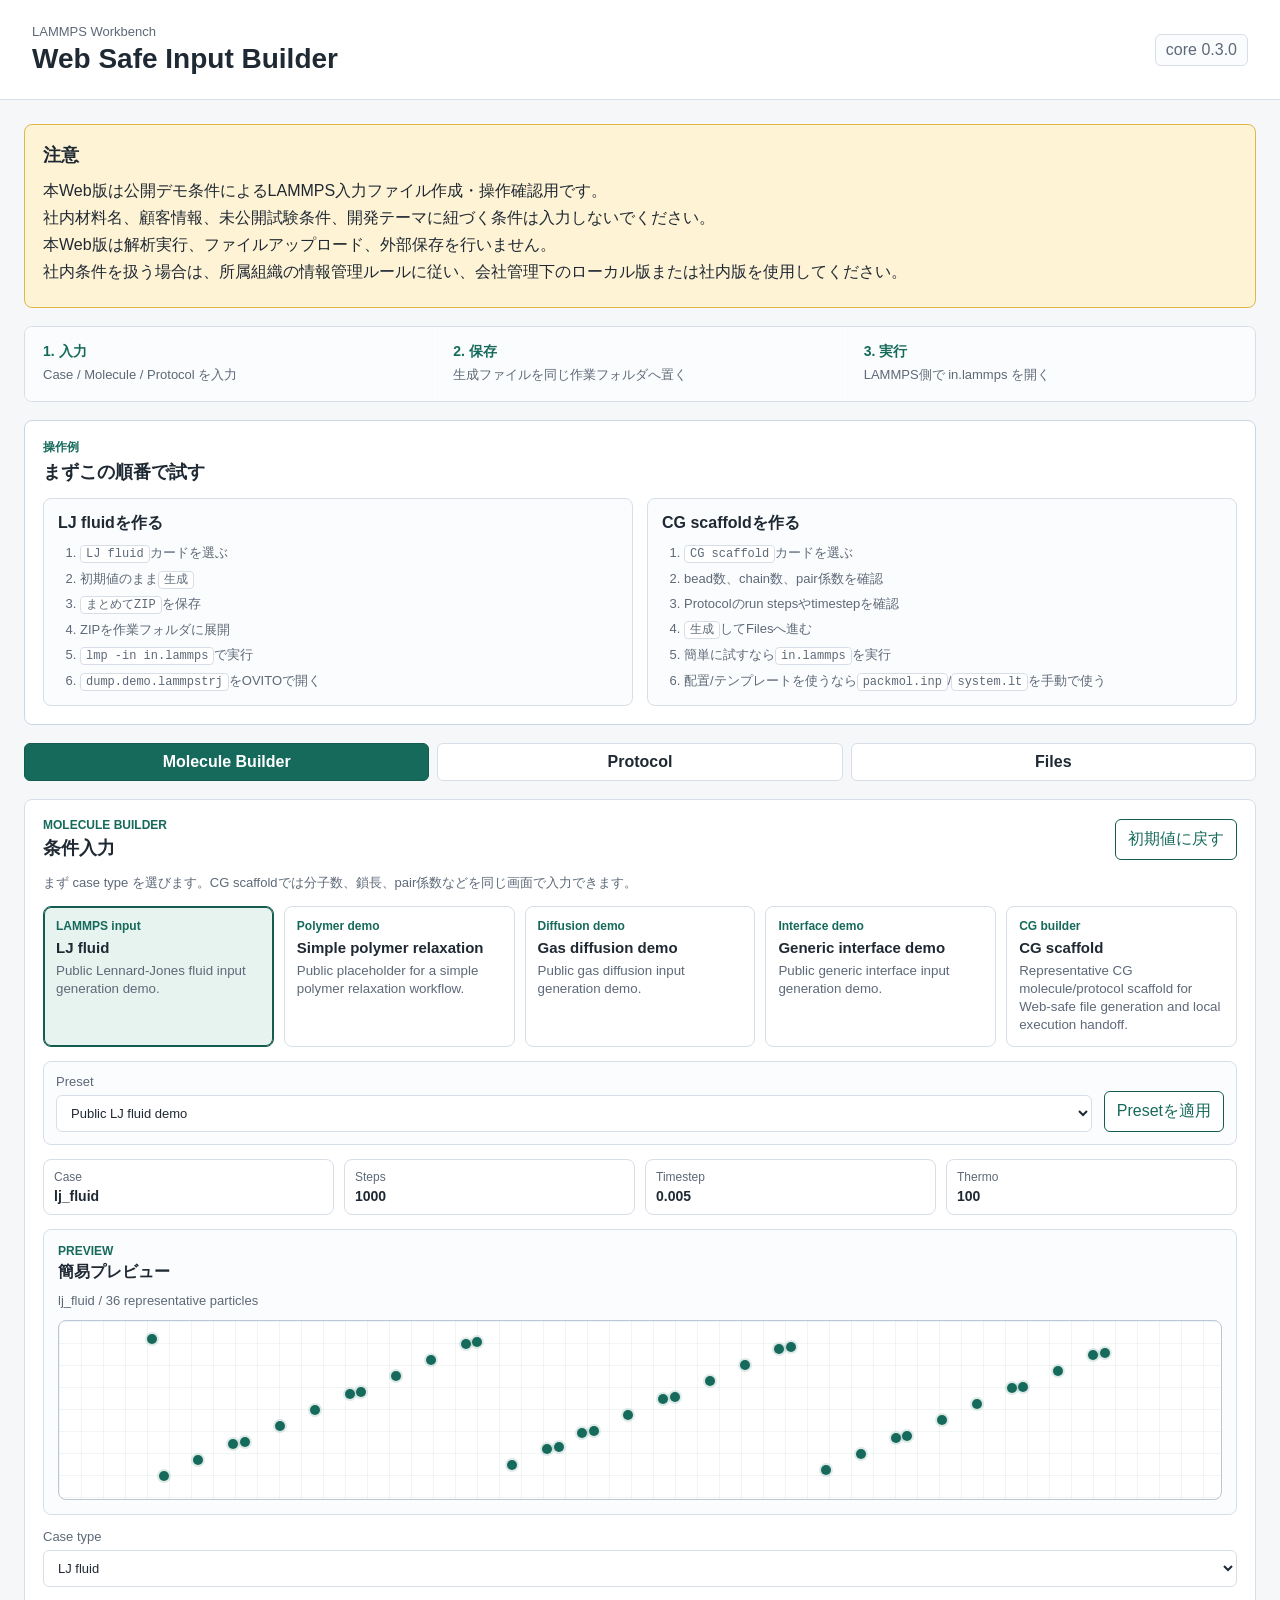
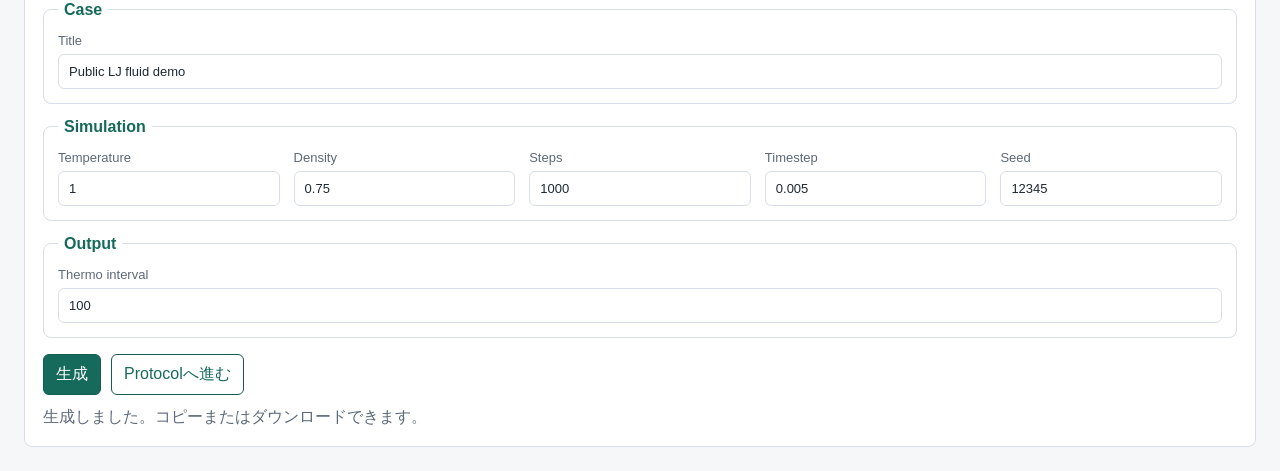
==== apps/web/index.html @ 3c2af64c "Add Web Safe execution route guide" ====
<!doctype html>
<html lang="ja">
<head>
  <meta charset="utf-8">
  <meta name="viewport" content="width=device-width, initial-scale=1">
  <title>LAMMPS Workbench Web Safe Mode</title>
  <link rel="stylesheet" href="./styles.css">
</head>
<body>
  <header class="app-header">
    <div>
      <p class="eyebrow">LAMMPS Workbench</p>
      <h1>Web Safe Input Builder</h1>
    </div>
    <span class="version" id="versionBadge">core</span>
  </header>

  <main class="layout">
    <section class="notice">
      <h2>注意</h2>
      <p>本Web版は公開デモ条件によるLAMMPS入力ファイル作成・操作確認用です。</p>
      <p>社内材料名、顧客情報、未公開試験条件、開発テーマに紐づく条件は入力しないでください。</p>
      <p>本Web版は解析実行、ファイルアップロード、外部保存を行いません。</p>
      <p>社内条件を扱う場合は、所属組織の情報管理ルールに従い、会社管理下のローカル版または社内版を使用してください。</p>
    </section>

    <section class="mode-strip" aria-label="Web Safe Mode workflow">
      <div><strong>1. 入力</strong><span>Case / Molecule / Protocol を入力</span></div>
      <div><strong>2. 保存</strong><span>生成ファイルを同じ作業フォルダへ置く</span></div>
      <div><strong>3. 実行</strong><span>LAMMPS側で in.lammps を開く</span></div>
    </section>

    <section class="panel examples-panel">
      <div class="panel-head">
        <div>
          <p class="section-kicker">操作例</p>
          <h2>まずこの順番で試す</h2>
        </div>
      </div>
      <div class="example-grid">
        <article>
          <h3>LJ fluidを作る</h3>
          <ol>
            <li><code>LJ fluid</code>カードを選ぶ</li>
            <li>初期値のまま<code>生成</code></li>
            <li><code>まとめてZIP</code>を保存</li>
            <li>ZIPを作業フォルダに展開</li>
            <li><code>lmp -in in.lammps</code>で実行</li>
            <li><code>dump.demo.lammpstrj</code>をOVITOで開く</li>
          </ol>
        </article>
        <article>
          <h3>CG scaffoldを作る</h3>
          <ol>
            <li><code>CG scaffold</code>カードを選ぶ</li>
            <li>bead数、chain数、pair係数を確認</li>
            <li>Protocolのrun stepsやtimestepを確認</li>
            <li><code>生成</code>してFilesへ進む</li>
            <li>簡単に試すなら<code>in.lammps</code>を実行</li>
            <li>配置/テンプレートを使うなら<code>packmol.inp</code>/<code>system.lt</code>を手動で使う</li>
          </ol>
        </article>
      </div>
    </section>

    <nav class="workbench-tabs" aria-label="Workbench steps">
      <button type="button" class="tab-button is-active" data-tab-target="builderView">Molecule Builder</button>
      <button type="button" class="tab-button" data-tab-target="protocolView">Protocol</button>
      <button type="button" class="tab-button" data-tab-target="filesView">Files</button>
    </nav>

    <section id="builderView" class="tab-view is-active">
      <section class="panel input-panel">
        <div class="panel-head">
          <div>
            <p class="section-kicker">Molecule Builder</p>
            <h2>条件入力</h2>
          </div>
          <button id="resetButton" type="button" class="secondary-button">初期値に戻す</button>
        </div>
        <p class="helper-text">まず case type を選びます。CG scaffoldでは分子数、鎖長、pair係数などを同じ画面で入力できます。</p>
        <div id="workflowCards" class="workflow-cards" aria-label="Workflow presets"></div>
        <div class="preset-bar">
          <label>
            <span>Preset</span>
            <select id="presetSelect"></select>
          </label>
          <button id="applyPresetButton" type="button" class="secondary-button">Presetを適用</button>
        </div>
        <div id="caseSummary" class="summary-grid" aria-live="polite"></div>
        <section class="preview-panel" aria-label="Molecule preview">
          <div class="panel-head compact-head">
            <div>
              <p class="section-kicker">Preview</p>
              <h2>簡易プレビュー</h2>
            </div>
          </div>
          <div id="moleculePreview" class="molecule-preview" aria-live="polite"></div>
        </section>
        <div id="caseForm" class="form-grid"></div>
        <div class="actions">
          <button id="generateButton" type="button">生成</button>
          <button type="button" class="secondary-button" data-tab-target="protocolView">Protocolへ進む</button>
        </div>
        <p id="status" class="status">未生成</p>
        <div id="validationPanel" class="validation-panel is-hidden" aria-live="polite"></div>
      </section>
    </section>

    <section id="protocolView" class="tab-view">
      <section class="panel quickstart-panel">
      <div class="panel-head">
        <div>
          <p class="section-kicker">Protocol</p>
          <h2>どこに何を置いて、どう実行するか</h2>
        </div>
      </div>
      <ol class="quickstart-list">
        <li><strong>作業フォルダを作る</strong><span>例: <code>C:\lammps-demo\lj-fluid</code></span></li>
        <li><strong>このWeb画面で生成する</strong><span>まずは初期値のまま <code>生成</code> を押す</span></li>
        <li><strong>生成ファイルを同じフォルダへ保存</strong><span><code>case.json</code>, <code>in.lammps</code>, <code>procedure.md</code>、CG scaffoldでは <code>packmol.inp</code>, <code>system.lt</code> も必要に応じて保存</span></li>
        <li><strong>LAMMPSで実行</strong><span>作業フォルダで <code>lmp -in in.lammps</code></span></li>
        <li><strong>見たい場合</strong><span>生成された <code>dump.demo.lammpstrj</code> をOVITOで開く</span></li>
      </ol>
      <div id="toolGuide" class="tool-guide" aria-live="polite"></div>
      <div class="procedure-toolbar" aria-label="Procedure detail">
        <span>手順表示</span>
        <button type="button" class="small-button is-active" data-procedure-mode="simple">短縮版</button>
        <button type="button" class="small-button" data-procedure-mode="detail">詳細版</button>
      </div>
      <div id="folderPlan" class="folder-plan" aria-live="polite"></div>
      <div id="routeGuide" class="route-guide" aria-live="polite"></div>
      <div class="command-card">
        <div>
          <span class="command-label">PowerShell例</span>
          <pre id="runCommandOutput">cd C:\lammps-demo\lj-fluid&#10;lmp -in in.lammps</pre>
        </div>
        <button id="copyRunCommandButton" type="button" class="secondary-button">コマンドをコピー</button>
      </div>
      <div class="actions">
        <button type="button" class="secondary-button" data-tab-target="builderView">入力へ戻る</button>
        <button type="button" data-tab-target="filesView">Filesへ進む</button>
      </div>
      </section>
    </section>

    <section id="filesView" class="tab-view">
      <section class="workspace">
        <section class="panel handoff-panel">
          <div class="panel-head">
            <div>
              <p class="section-kicker">Files</p>
              <h2>実行環境へ渡す内容</h2>
            </div>
          </div>
          <p class="helper-text">このメモは、どのファイルをどこへ置くか、実行後に何を見るかをまとめたものです。</p>
          <textarea id="handoffOutput" spellcheck="false"></textarea>
          <button id="copyInputButton" type="button" class="secondary-button">in.lammpsをコピー</button>
          <button id="copyHandoffButton" type="button" class="secondary-button">受け渡し文をコピー</button>
        </section>

        <section class="download-panel panel">
        <div class="panel-head">
          <div>
            <p class="section-kicker">Download</p>
            <h2>同じ作業フォルダに保存するファイル</h2>
          </div>
        </div>
        <p class="helper-text">ブラウザのダウンロード先に保存されたら、生成ファイルを同じ作業フォルダへ移動してください。LAMMPSはそのフォルダで <code>in.lammps</code> を実行します。</p>
        <div id="fileChecklist" class="file-checklist" aria-live="polite"></div>
        <div id="fileFolderPlan" class="folder-plan compact-folder-plan" aria-live="polite"></div>
        <div class="file-use-note">
          <strong>迷ったら</strong>
          <span>まず <code>まとめてZIP</code> を保存して展開し、<code>in.lammps</code> だけをLAMMPSで実行してください。PACKMOL/MoltemplateはCG scaffoldを詳しく組み立てたい場合の追加下書きです。</span>
        </div>
        <div class="actions">
          <button id="downloadCaseButton" type="button">case.jsonをDL</button>
          <button id="downloadInputButton" type="button">in.lammpsをDL</button>
          <button id="downloadPackmolButton" type="button">packmol.inpをDL</button>
          <button id="downloadMoltemplateButton" type="button">system.ltをDL</button>
          <button id="downloadProcedureButton" type="button">procedure.mdをDL</button>
          <button id="downloadZipButton" type="button">まとめてZIP</button>
        </div>
        </section>
      </section>

      <section class="output-grid">
      <div class="panel">
        <div class="panel-head">
          <h2>case.json</h2>
          <button id="copyCaseButton" type="button" class="small-button">コピー</button>
        </div>
        <textarea id="caseOutput" spellcheck="false"></textarea>
      </div>
      <div class="panel">
        <div class="panel-head">
          <h2>in.lammps</h2>
          <button id="copyInputFromPanelButton" type="button" class="small-button">コピー</button>
        </div>
        <textarea id="inputOutput" spellcheck="false"></textarea>
      </div>
      <div class="panel wide">
        <div class="panel-head">
          <h2>procedure.md</h2>
          <button id="copyProcedureButton" type="button" class="small-button">コピー</button>
        </div>
        <textarea id="procedureOutput" spellcheck="false"></textarea>
      </div>
      <div class="panel">
        <div class="panel-head">
          <h2>packmol.inp</h2>
          <button id="copyPackmolButton" type="button" class="small-button">コピー</button>
        </div>
        <textarea id="packmolOutput" spellcheck="false"></textarea>
      </div>
      <div class="panel">
        <div class="panel-head">
          <h2>system.lt</h2>
          <button id="copyMoltemplateButton" type="button" class="small-button">コピー</button>
        </div>
        <textarea id="moltemplateOutput" spellcheck="false"></textarea>
      </div>
      </section>
    </section>
  </main>

  <script src="../../core/caseDefinitions.js"></script>
  <script src="../../core/lammpsCase.js"></script>
  <script src="./webSafeApp.js"></script>
</body>
</html>
---- apps/web/styles.css ----
:root {
  color-scheme: light;
  --bg: #f6f7f9;
  --panel: #ffffff;
  --text: #1f2933;
  --muted: #5d6978;
  --line: #d8dee8;
  --accent: #166a5b;
  --accent-soft: #e7f3ef;
  --warn: #fff3d6;
  --warn-line: #dfb64c;
  --ok: #0f766e;
}

* {
  box-sizing: border-box;
}

body {
  margin: 0;
  background: var(--bg);
  color: var(--text);
  font-family: "Segoe UI", sans-serif;
}

.app-header {
  display: flex;
  align-items: center;
  justify-content: space-between;
  gap: 24px;
  padding: 24px 32px;
  background: #ffffff;
  border-bottom: 1px solid var(--line);
}

.eyebrow {
  margin: 0 0 4px;
  color: var(--muted);
  font-size: 13px;
}

h1,
h2 {
  margin: 0;
}

h1 {
  font-size: 28px;
}

h2 {
  margin-bottom: 14px;
  font-size: 18px;
}

.version {
  border: 1px solid var(--line);
  border-radius: 6px;
  padding: 6px 10px;
  color: var(--muted);
  background: #fbfcfd;
}

.layout {
  display: grid;
  gap: 18px;
  max-width: 1320px;
  margin: 0 auto;
  padding: 24px;
}

.notice,
.panel,
.mode-strip {
  border: 1px solid var(--line);
  border-radius: 8px;
  background: var(--panel);
  padding: 18px;
}

.notice {
  border-color: var(--warn-line);
  background: var(--warn);
}

.notice p {
  margin: 6px 0;
}

.mode-strip {
  display: grid;
  grid-template-columns: repeat(3, minmax(0, 1fr));
  gap: 1px;
  padding: 0;
  overflow: hidden;
}

.mode-strip div {
  display: grid;
  gap: 5px;
  padding: 16px 18px;
  background: #fbfcfd;
}

.mode-strip strong {
  color: var(--accent);
  font-size: 14px;
}

.mode-strip span,
.helper-text {
  color: var(--muted);
  font-size: 13px;
  line-height: 1.45;
}

.workbench-tabs {
  display: grid;
  grid-template-columns: repeat(3, minmax(0, 1fr));
  gap: 8px;
}

.tab-button {
  border-color: var(--line);
  background: #ffffff;
  color: var(--text);
  font-weight: 700;
}

.tab-button.is-active {
  border-color: #135c4f;
  background: var(--accent);
  color: #ffffff;
}

.tab-view {
  display: none;
}

.tab-view.is-active {
  display: grid;
  gap: 18px;
}

.quickstart-panel {
  border-color: #b9d9d0;
}

.quickstart-list {
  display: grid;
  gap: 10px;
  margin: 0;
  padding-left: 22px;
}

.quickstart-list li {
  padding-left: 4px;
}

.quickstart-list strong {
  display: block;
  margin-bottom: 3px;
}

.quickstart-list span {
  color: var(--muted);
  font-size: 13px;
}

code {
  border: 1px solid var(--line);
  border-radius: 4px;
  padding: 1px 5px;
  background: #ffffff;
  font-family: Consolas, "Courier New", monospace;
  font-size: 12px;
}

.command-card {
  display: grid;
  grid-template-columns: minmax(0, 1fr) auto;
  gap: 12px;
  align-items: end;
  margin-top: 16px;
  border: 1px solid var(--line);
  border-radius: 8px;
  padding: 12px;
  background: #fbfcfd;
}

.tool-guide {
  display: grid;
  grid-template-columns: repeat(auto-fit, minmax(190px, 1fr));
  gap: 10px;
  margin-top: 16px;
}

.tool-guide div {
  display: grid;
  grid-template-columns: 1fr auto;
  gap: 5px 8px;
  align-items: center;
  border: 1px solid var(--line);
  border-radius: 8px;
  padding: 10px;
  background: #ffffff;
}

.tool-guide small {
  grid-column: 1 / -1;
  color: var(--muted);
  line-height: 1.35;
}

.tool-required,
.tool-optional {
  border-radius: 999px;
  padding: 2px 8px;
  font-size: 12px;
  font-weight: 700;
}

.tool-required {
  background: #e7f3ef;
  color: #0f5d50;
}

.tool-optional {
  background: #eef2f7;
  color: #4a5568;
}

.procedure-toolbar {
  display: flex;
  flex-wrap: wrap;
  gap: 8px;
  align-items: center;
  margin-top: 16px;
  border: 1px solid var(--line);
  border-radius: 8px;
  padding: 10px;
  background: #ffffff;
}

.procedure-toolbar span {
  margin-right: auto;
  color: var(--muted);
  font-size: 13px;
  font-weight: 700;
}

.procedure-toolbar .small-button.is-active {
  background: var(--accent);
  color: #ffffff;
}

.folder-plan {
  display: grid;
  gap: 10px;
  margin-top: 16px;
  border: 1px solid #b9d9d0;
  border-radius: 8px;
  padding: 12px;
  background: #ffffff;
}

.compact-folder-plan {
  margin: 0 0 14px;
}

.folder-plan > strong {
  color: var(--accent);
}

.folder-tree {
  display: grid;
  gap: 6px;
}

.folder-tree div {
  display: grid;
  grid-template-columns: minmax(190px, 0.9fr) minmax(0, 1.1fr);
  gap: 10px;
  align-items: start;
}

.folder-tree span {
  color: var(--muted);
  font-size: 13px;
  line-height: 1.35;
}

.route-guide {
  display: grid;
  gap: 10px;
  margin-top: 16px;
}

.route-guide > strong {
  color: var(--accent);
}

.route-grid {
  display: grid;
  grid-template-columns: repeat(auto-fit, minmax(210px, 1fr));
  gap: 10px;
}

.route-grid article {
  display: grid;
  gap: 10px;
  border: 1px solid var(--line);
  border-radius: 8px;
  padding: 12px;
  background: #ffffff;
}

.route-grid article > div {
  display: flex;
  gap: 8px;
  align-items: center;
  justify-content: space-between;
}

.route-grid h3 {
  margin: 0;
  font-size: 15px;
}

.route-grid span {
  border-radius: 999px;
  padding: 2px 8px;
  background: #eef2f7;
  color: #4a5568;
  font-size: 12px;
  font-weight: 700;
}

.route-grid ol {
  display: grid;
  gap: 6px;
  margin: 0;
  padding-left: 20px;
  color: var(--muted);
  font-size: 13px;
  line-height: 1.4;
}

.examples-panel {
  border-color: #c8d7e6;
}

.example-grid {
  display: grid;
  grid-template-columns: repeat(2, minmax(0, 1fr));
  gap: 14px;
}

.example-grid article {
  border: 1px solid var(--line);
  border-radius: 8px;
  padding: 14px;
  background: #fbfcfd;
}

.example-grid h3 {
  margin: 0 0 10px;
  font-size: 16px;
}

.example-grid ol {
  display: grid;
  gap: 7px;
  margin: 0;
  padding-left: 22px;
  color: var(--muted);
  font-size: 13px;
  line-height: 1.4;
}

.file-use-note {
  display: grid;
  gap: 5px;
  margin-bottom: 14px;
  border: 1px solid #b9d9d0;
  border-radius: 8px;
  padding: 12px;
  background: #ffffff;
}

.file-use-note strong {
  color: var(--accent);
}

.file-use-note span {
  color: var(--muted);
  font-size: 13px;
  line-height: 1.45;
}

.command-label {
  display: block;
  margin-bottom: 6px;
  color: var(--muted);
  font-size: 12px;
  font-weight: 700;
}

pre {
  margin: 0;
  overflow-x: auto;
  font-family: Consolas, "Courier New", monospace;
  font-size: 13px;
  line-height: 1.45;
}

.workspace {
  display: grid;
  grid-template-columns: minmax(0, 1.35fr) minmax(320px, 0.65fr);
  gap: 18px;
  align-items: start;
}

.panel-head {
  display: flex;
  align-items: center;
  justify-content: space-between;
  gap: 14px;
  margin-bottom: 14px;
}

.panel-head h2 {
  margin-bottom: 0;
}

.section-kicker {
  margin: 0 0 4px;
  color: var(--accent);
  font-size: 12px;
  font-weight: 700;
  text-transform: uppercase;
}

.form-grid {
  display: grid;
  gap: 14px;
}

.preset-bar {
  display: grid;
  grid-template-columns: minmax(0, 1fr) auto;
  gap: 12px;
  align-items: end;
  margin-bottom: 14px;
  border: 1px solid var(--line);
  border-radius: 8px;
  padding: 12px;
  background: #fbfcfd;
}

.workflow-cards {
  display: grid;
  grid-template-columns: repeat(auto-fit, minmax(190px, 1fr));
  gap: 10px;
  margin-bottom: 14px;
}

.workflow-card {
  display: grid;
  gap: 6px;
  align-content: start;
  min-height: 116px;
  border: 1px solid var(--line);
  border-radius: 8px;
  padding: 12px;
  background: #ffffff;
  color: var(--text);
  text-align: left;
}

.workflow-card span {
  color: var(--accent);
  font-size: 12px;
  font-weight: 700;
}

.workflow-card strong {
  font-size: 15px;
}

.workflow-card small {
  color: var(--muted);
  line-height: 1.35;
}

.workflow-card.is-active {
  border-color: #135c4f;
  box-shadow: inset 0 0 0 1px #135c4f;
  background: var(--accent-soft);
}

.summary-grid,
.file-checklist {
  display: grid;
  grid-template-columns: repeat(auto-fit, minmax(150px, 1fr));
  gap: 10px;
  margin-bottom: 14px;
}

.summary-grid div,
.file-checklist div {
  display: grid;
  gap: 4px;
  border: 1px solid var(--line);
  border-radius: 8px;
  padding: 10px;
  background: #ffffff;
}

.summary-grid span,
.file-checklist span {
  color: var(--muted);
  font-size: 12px;
}

.summary-grid strong {
  overflow-wrap: anywhere;
  font-size: 14px;
}

.preview-panel {
  border: 1px solid var(--line);
  border-radius: 8px;
  margin-bottom: 14px;
  padding: 14px;
  background: #fbfcfd;
}

.compact-head {
  margin-bottom: 10px;
}

.compact-head h2 {
  font-size: 16px;
}

.molecule-preview {
  display: grid;
  gap: 12px;
}

.preview-caption {
  color: var(--muted);
  font-size: 13px;
}

.chain-preview {
  display: grid;
  gap: 8px;
}

.chain-row {
  display: flex;
  align-items: center;
  min-height: 18px;
  overflow: hidden;
}

.bead-dot {
  display: inline-block;
  width: 14px;
  height: 14px;
  margin-right: 5px;
  border: 1px solid #0e5d50;
  border-radius: 50%;
  background: #37a188;
}

.preview-more,
.preview-more-line {
  color: var(--muted);
  font-size: 12px;
}

.particle-box {
  position: relative;
  height: 180px;
  border: 1px solid #b9c7d8;
  border-radius: 8px;
  background:
    linear-gradient(90deg, rgba(15, 93, 80, 0.06) 1px, transparent 1px),
    linear-gradient(rgba(15, 93, 80, 0.06) 1px, transparent 1px),
    #ffffff;
  background-size: 22px 22px;
}

.particle-dot {
  position: absolute;
  width: 10px;
  height: 10px;
  transform: translate(-50%, -50%);
  border-radius: 50%;
  background: #166a5b;
  box-shadow: 0 0 0 2px rgba(22, 106, 91, 0.14);
}

fieldset {
  border: 1px solid var(--line);
  border-radius: 8px;
  margin: 0;
  padding: 14px;
}

legend {
  padding: 0 6px;
  color: var(--accent);
  font-weight: 700;
}

.field-grid {
  display: grid;
  grid-template-columns: repeat(auto-fit, minmax(210px, 1fr));
  gap: 14px;
}

label {
  display: grid;
  gap: 6px;
  color: var(--muted);
  font-size: 13px;
}

input,
select,
textarea,
button {
  font: inherit;
}

input,
select,
textarea {
  width: 100%;
  border: 1px solid var(--line);
  border-radius: 6px;
  padding: 9px 10px;
  background: #ffffff;
  color: var(--text);
}

.actions {
  display: flex;
  flex-wrap: wrap;
  gap: 10px;
  margin-top: 16px;
}

button {
  border: 1px solid #135c4f;
  border-radius: 6px;
  padding: 9px 12px;
  background: var(--accent);
  color: #ffffff;
  cursor: pointer;
}

.secondary-button,
button + button {
  background: #ffffff;
  color: var(--accent);
}

.small-button {
  padding: 6px 9px;
  background: #ffffff;
  color: var(--accent);
  font-size: 12px;
}

.status {
  margin: 12px 0 0;
  color: var(--muted);
}

.validation-panel {
  display: grid;
  gap: 8px;
  margin-top: 12px;
  border: 1px solid #dc7b4b;
  border-radius: 8px;
  padding: 12px;
  background: #fff4ed;
  color: #7a3216;
}

.validation-panel.is-hidden {
  display: none;
}

.validation-panel ul {
  display: grid;
  gap: 5px;
  margin: 0;
  padding-left: 20px;
}

input.is-invalid,
select.is-invalid,
textarea.is-invalid {
  border-color: #c6532b;
  box-shadow: 0 0 0 3px rgba(198, 83, 43, 0.12);
}

.output-grid {
  display: grid;
  grid-template-columns: repeat(2, minmax(0, 1fr));
  gap: 18px;
}

.wide {
  grid-column: 1 / -1;
}

textarea {
  min-height: 330px;
  resize: vertical;
  font-family: Consolas, "Courier New", monospace;
  font-size: 13px;
  line-height: 1.45;
}

.handoff-panel textarea {
  min-height: 260px;
  background: #fbfcfd;
}

.download-panel {
  border-color: #b9d9d0;
  background: var(--accent-soft);
}

.wide textarea {
  min-height: 180px;
}

@media (max-width: 760px) {
  .app-header,
  .output-grid,
  .example-grid,
  .workspace,
  .mode-strip,
  .workbench-tabs,
  .command-card,
  .preset-bar,
  .folder-tree div {
    grid-template-columns: 1fr;
  }

  .app-header {
    align-items: flex-start;
    flex-direction: column;
  }
}
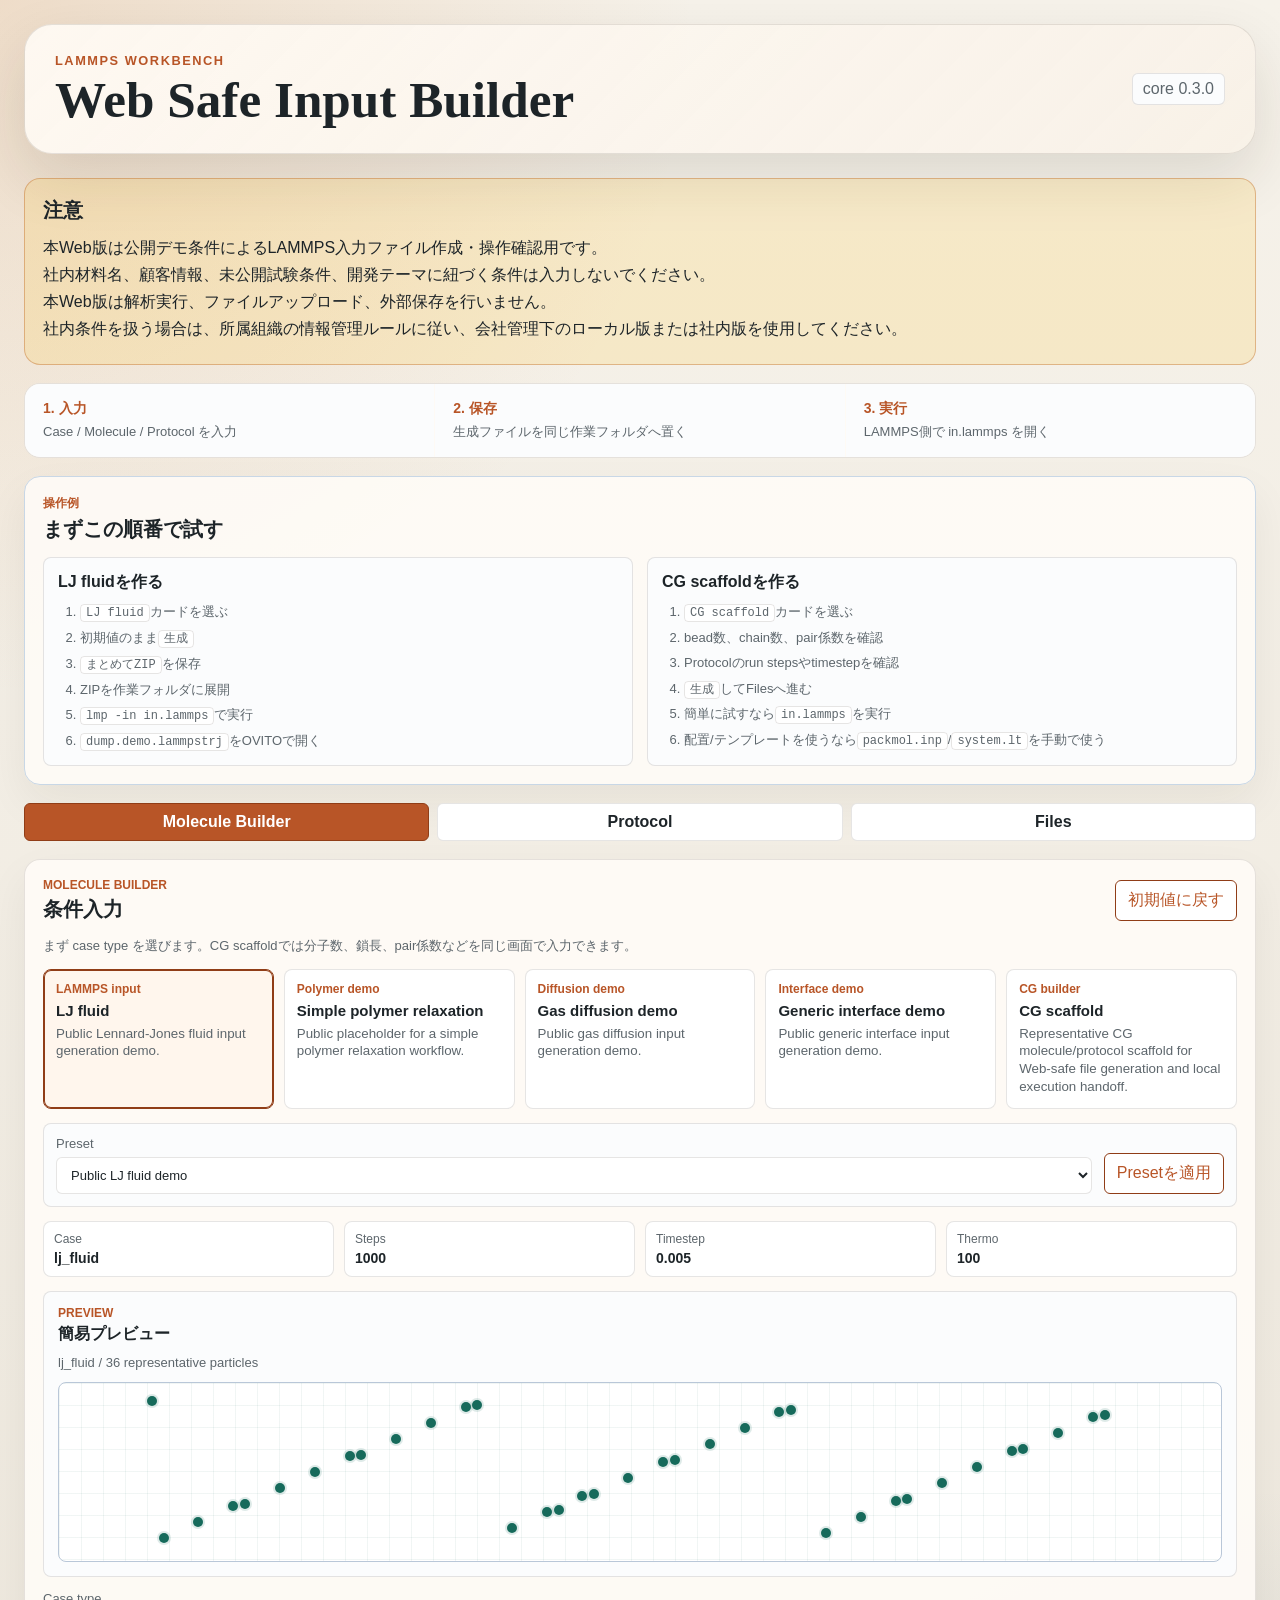
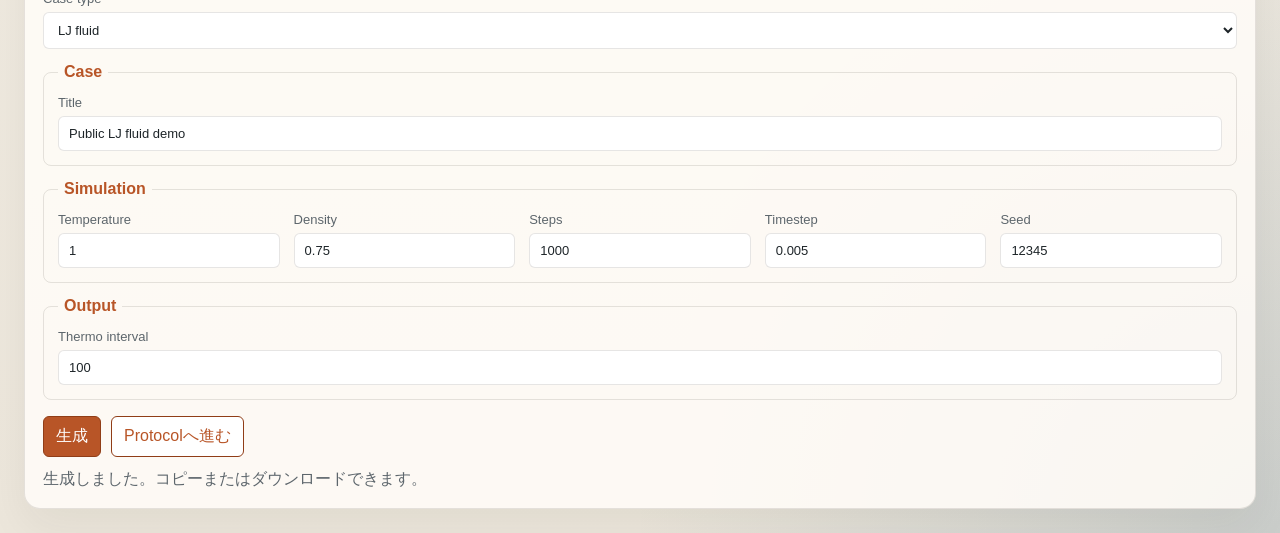
==== commit f535f76b: "Share UI shell between local and web" ====
--- a/apps/web/index.html
+++ b/apps/web/index.html
@@ -4,6 +4,7 @@
   <meta charset="utf-8">
   <meta name="viewport" content="width=device-width, initial-scale=1">
   <title>LAMMPS Workbench Web Safe Mode</title>
+  <link rel="stylesheet" href="../../shared/ui/workbench-shell.css">
   <link rel="stylesheet" href="./styles.css">
 </head>
 <body>
@@ -130,6 +131,7 @@
       </div>
       <div id="folderPlan" class="folder-plan" aria-live="polite"></div>
       <div id="routeGuide" class="route-guide" aria-live="polite"></div>
+      <div id="readinessChecklist" class="readiness-checklist" aria-live="polite"></div>
       <div class="command-card">
         <div>
           <span class="command-label">PowerShell例</span>
--- a/shared/ui/workbench-shell.css
+++ b/shared/ui/workbench-shell.css
@@ -0,0 +1,71 @@
+:root {
+  --bg: #f2efe8;
+  --bg-accent: radial-gradient(circle at top left, rgba(203, 123, 50, 0.18), transparent 28%),
+    radial-gradient(circle at bottom right, rgba(45, 90, 124, 0.18), transparent 26%),
+    linear-gradient(180deg, #f6f2ea 0%, #ece6db 100%);
+  --panel: rgba(255, 252, 247, 0.88);
+  --line: rgba(49, 44, 37, 0.12);
+  --text: #1d2428;
+  --muted: #5d666c;
+  --accent: #b85527;
+  --accent-strong: #903d17;
+  --accent-soft: rgba(255, 246, 236, 0.88);
+  --warn: rgba(251, 191, 36, 0.16);
+  --warn-line: rgba(180, 83, 9, 0.35);
+  --ok: #0f766e;
+  --shadow: 0 24px 60px rgba(41, 30, 17, 0.12);
+  --radius: 22px;
+  --font-display: "Georgia", "Times New Roman", serif;
+  --font-body: "Segoe UI", sans-serif;
+}
+
+* {
+  box-sizing: border-box;
+}
+
+body {
+  margin: 0;
+  min-height: 100vh;
+  color: var(--text);
+  font-family: var(--font-body);
+  background: var(--bg-accent);
+}
+
+button,
+input,
+select,
+textarea {
+  font: inherit;
+}
+
+.eyebrow,
+.section-kicker {
+  color: var(--accent);
+  font-weight: 700;
+  text-transform: uppercase;
+}
+
+h1,
+h2 {
+  margin: 0;
+  font-family: var(--font-display);
+  font-weight: 700;
+}
+
+.panel {
+  border: 1px solid var(--line);
+  background: var(--panel);
+  box-shadow: 0 18px 44px rgba(41, 30, 17, 0.06);
+}
+
+button {
+  border-color: var(--accent-strong);
+  background: var(--accent);
+}
+
+.secondary-button,
+.small-button,
+button + button {
+  background: rgba(255, 255, 255, 0.72);
+  color: var(--accent-strong);
+}
--- a/apps/web/styles.css
+++ b/apps/web/styles.css
@@ -1,15 +1,5 @@
 :root {
   color-scheme: light;
-  --bg: #f6f7f9;
-  --panel: #ffffff;
-  --text: #1f2933;
-  --muted: #5d6978;
-  --line: #d8dee8;
-  --accent: #166a5b;
-  --accent-soft: #e7f3ef;
-  --warn: #fff3d6;
-  --warn-line: #dfb64c;
-  --ok: #0f766e;
 }
 
 * {
@@ -18,9 +8,9 @@
 
 body {
   margin: 0;
-  background: var(--bg);
+  background: var(--bg-accent);
   color: var(--text);
-  font-family: "Segoe UI", sans-serif;
+  font-family: var(--font-body);
 }
 
 .app-header {
@@ -28,15 +18,19 @@
   align-items: center;
   justify-content: space-between;
   gap: 24px;
-  padding: 24px 32px;
-  background: #ffffff;
-  border-bottom: 1px solid var(--line);
+  width: min(1320px, calc(100vw - 48px));
+  margin: 24px auto 0;
+  border: 1px solid var(--line);
+  border-radius: calc(var(--radius) + 6px);
+  padding: 28px 30px;
+  background: linear-gradient(135deg, rgba(255, 250, 244, 0.92), rgba(248, 241, 231, 0.82));
+  box-shadow: var(--shadow);
 }
 
 .eyebrow {
-  margin: 0 0 4px;
-  color: var(--muted);
-  font-size: 13px;
+  margin: 0 0 8px;
+  font-size: 0.8rem;
+  letter-spacing: 0.12em;
 }
 
 h1,
@@ -45,12 +39,13 @@
 }
 
 h1 {
-  font-size: 28px;
+  font-size: clamp(2rem, 4vw, 3.4rem);
+  line-height: 0.95;
 }
 
 h2 {
   margin-bottom: 14px;
-  font-size: 18px;
+  font-size: 1.25rem;
 }
 
 .version {
@@ -73,7 +68,7 @@
 .panel,
 .mode-strip {
   border: 1px solid var(--line);
-  border-radius: 8px;
+  border-radius: 16px;
   background: var(--panel);
   padding: 18px;
 }
@@ -128,7 +123,7 @@
 }
 
 .tab-button.is-active {
-  border-color: #135c4f;
+  border-color: var(--accent-strong);
   background: var(--accent);
   color: #ffffff;
 }
@@ -346,6 +341,70 @@
   line-height: 1.4;
 }
 
+.readiness-checklist {
+  display: grid;
+  gap: 10px;
+  margin-top: 16px;
+  border: 1px solid var(--line);
+  border-radius: 8px;
+  padding: 12px;
+  background: #fbfcfd;
+}
+
+.readiness-checklist > strong {
+  color: var(--accent);
+}
+
+.readiness-grid {
+  display: grid;
+  grid-template-columns: repeat(auto-fit, minmax(210px, 1fr));
+  gap: 10px;
+}
+
+.readiness-grid div {
+  display: grid;
+  gap: 7px;
+  border: 1px solid var(--line);
+  border-radius: 8px;
+  padding: 10px;
+  background: #ffffff;
+}
+
+.readiness-grid span {
+  display: flex;
+  gap: 8px;
+  align-items: center;
+  justify-content: space-between;
+}
+
+.readiness-grid em {
+  border-radius: 999px;
+  padding: 2px 8px;
+  font-size: 12px;
+  font-style: normal;
+  font-weight: 700;
+}
+
+.readiness-grid small {
+  color: var(--muted);
+  line-height: 1.35;
+}
+
+.badge-ok {
+  background: #e7f3ef;
+  color: #0f5d50;
+}
+
+.badge-error {
+  background: #fff4ed;
+  color: #9a3d19;
+}
+
+.badge-neutral {
+  background: #eef2f7;
+  color: #4a5568;
+}
+
 .examples-panel {
   border-color: #c8d7e6;
 }
@@ -494,8 +553,8 @@
 }
 
 .workflow-card.is-active {
-  border-color: #135c4f;
-  box-shadow: inset 0 0 0 1px #135c4f;
+  border-color: var(--accent-strong);
+  box-shadow: inset 0 0 0 1px var(--accent-strong);
   background: var(--accent-soft);
 }
 
@@ -656,7 +715,7 @@
 }
 
 button {
-  border: 1px solid #135c4f;
+  border: 1px solid var(--accent-strong);
   border-radius: 6px;
   padding: 9px 12px;
   background: var(--accent);
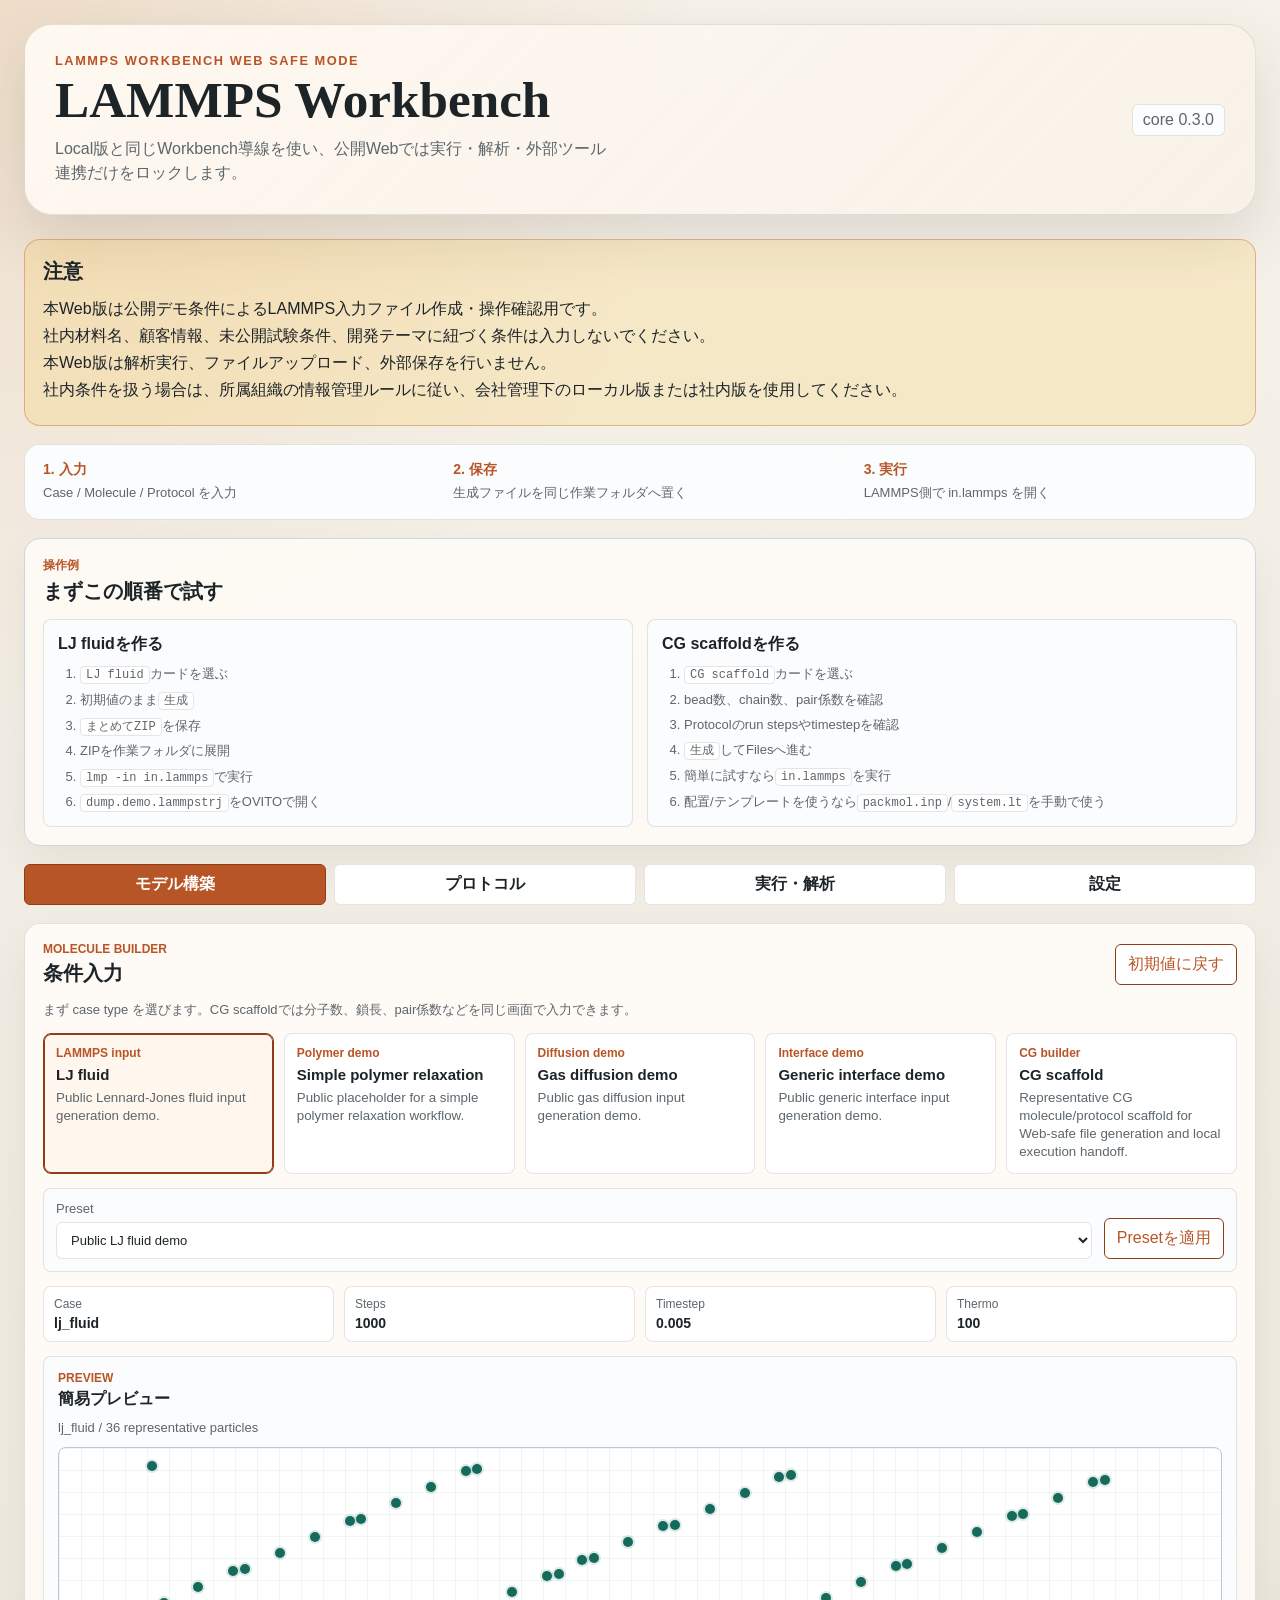
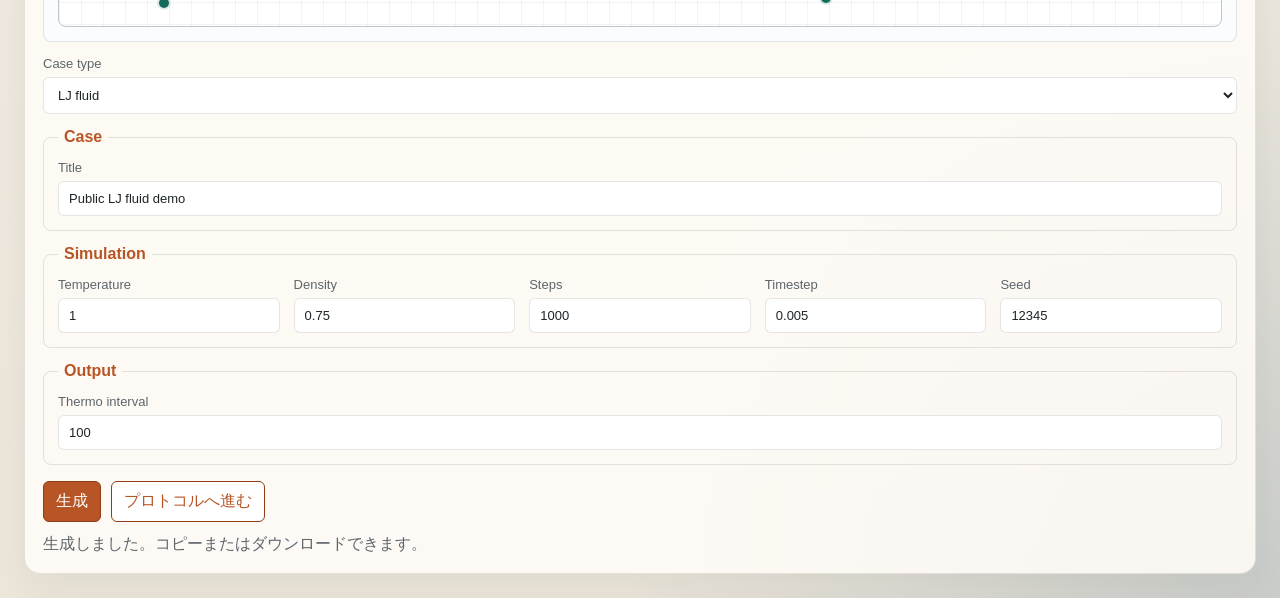
==== commit 201523d1: "Align Web UI with local workbench layout" ====
--- a/apps/web/index.html
+++ b/apps/web/index.html
@@ -10,8 +10,9 @@
 <body>
   <header class="app-header">
     <div>
-      <p class="eyebrow">LAMMPS Workbench</p>
-      <h1>Web Safe Input Builder</h1>
+      <p class="eyebrow">LAMMPS Workbench Web Safe Mode</p>
+      <h1>LAMMPS Workbench</h1>
+      <p class="hero-copy">Local版と同じWorkbench導線を使い、公開Webでは実行・解析・外部ツール連携だけをロックします。</p>
     </div>
     <span class="version" id="versionBadge">core</span>
   </header>
@@ -64,10 +65,11 @@
       </div>
     </section>
 
-    <nav class="workbench-tabs" aria-label="Workbench steps">
-      <button type="button" class="tab-button is-active" data-tab-target="builderView">Molecule Builder</button>
-      <button type="button" class="tab-button" data-tab-target="protocolView">Protocol</button>
-      <button type="button" class="tab-button" data-tab-target="filesView">Files</button>
+    <nav class="workbench-tabs main-tabbar" aria-label="Workbench sections">
+      <button type="button" class="tab-button main-tab-button is-active" data-tab-target="builderView">モデル構築</button>
+      <button type="button" class="tab-button main-tab-button" data-tab-target="protocolView">プロトコル</button>
+      <button type="button" class="tab-button main-tab-button" data-tab-target="runView">実行・解析</button>
+      <button type="button" class="tab-button main-tab-button" data-tab-target="settingsView">設定</button>
     </nav>
 
     <section id="builderView" class="tab-view is-active">
@@ -101,7 +103,7 @@
         <div id="caseForm" class="form-grid"></div>
         <div class="actions">
           <button id="generateButton" type="button">生成</button>
-          <button type="button" class="secondary-button" data-tab-target="protocolView">Protocolへ進む</button>
+          <button type="button" class="secondary-button" data-tab-target="protocolView">プロトコルへ進む</button>
         </div>
         <p id="status" class="status">未生成</p>
         <div id="validationPanel" class="validation-panel is-hidden" aria-live="polite"></div>
@@ -141,12 +143,9 @@
       </div>
       <div class="actions">
         <button type="button" class="secondary-button" data-tab-target="builderView">入力へ戻る</button>
-        <button type="button" data-tab-target="filesView">Filesへ進む</button>
-      </div>
-      </section>
-    </section>
-
-    <section id="filesView" class="tab-view">
+        <button type="button" data-tab-target="runView">実行・解析へ進む</button>
+      </div>
+      </section>
       <section class="workspace">
         <section class="panel handoff-panel">
           <div class="panel-head">
@@ -224,10 +223,60 @@
       </div>
       </section>
     </section>
+
+    <section id="runView" class="tab-view">
+      <section class="panel locked-panel">
+        <div class="panel-head">
+          <div>
+            <p class="section-kicker">Run / Analysis</p>
+            <h2>実行・解析はLocal版専用です</h2>
+          </div>
+          <span class="locked-badge">Web Safeでは無効</span>
+        </div>
+        <p class="helper-text">Web版はLocal版の機能制限版です。実行・解析系の操作は見える状態にしていますが、公開Webではクリックできません。</p>
+        <div class="locked-action-grid">
+          <button type="button" disabled>LAMMPS 構文チェック</button>
+          <button type="button" disabled>LAMMPS を実行</button>
+          <button type="button" disabled>PACKMOL を実行</button>
+          <button type="button" disabled>Moltemplate を実行</button>
+          <button type="button" disabled>log.lammps を解析</button>
+          <button type="button" disabled>OVITOでdumpを開く</button>
+        </div>
+        <div class="locked-note">
+          <strong>Local版で有効になるもの</strong>
+          <span>外部ツールのパス設定、作業フォルダ作成、LAMMPS/PACKMOL/Moltemplate/Python/OVITO連携、結果フォルダ整理、log/dump/trajectory解析。</span>
+        </div>
+        <div class="actions">
+          <button type="button" class="secondary-button" data-tab-target="protocolView">プロトコルへ戻る</button>
+        </div>
+      </section>
+    </section>
+
+    <section id="settingsView" class="tab-view">
+      <section class="panel locked-panel">
+        <div class="panel-head">
+          <div>
+            <p class="section-kicker">Settings</p>
+            <h2>外部ツール設定はLocal版専用です</h2>
+          </div>
+          <span class="locked-badge">Web Safeでは無効</span>
+        </div>
+        <p class="helper-text">Web版ではローカルPCの実行ファイルや保存先を読み書きしません。設定欄はLocal版で有効になる項目として表示だけ残します。</p>
+        <div class="settings-lock-grid">
+          <label><span>Windows LAMMPS</span><input type="text" value="Local版で設定" disabled></label>
+          <label><span>PACKMOL</span><input type="text" value="Local版で設定" disabled></label>
+          <label><span>Moltemplate</span><input type="text" value="Local版で設定" disabled></label>
+          <label><span>Python</span><input type="text" value="Local版で設定" disabled></label>
+          <label><span>OVITO</span><input type="text" value="Local版で設定" disabled></label>
+          <label><span>Project保存先</span><input type="text" value="Web版では保存しません" disabled></label>
+        </div>
+      </section>
+    </section>
   </main>
 
   <script src="../../core/caseDefinitions.js"></script>
   <script src="../../core/lammpsCase.js"></script>
+  <script src="../../shared/ui/workbenchUi.js"></script>
   <script src="./webSafeApp.js"></script>
 </body>
 </html>
--- a/apps/web/styles.css
+++ b/apps/web/styles.css
@@ -56,6 +56,13 @@
   background: #fbfcfd;
 }
 
+.hero-copy {
+  max-width: 62ch;
+  margin: 12px 0 0;
+  color: var(--muted);
+  line-height: 1.55;
+}
+
 .layout {
   display: grid;
   gap: 18px;
@@ -111,7 +118,7 @@
 
 .workbench-tabs {
   display: grid;
-  grid-template-columns: repeat(3, minmax(0, 1fr));
+  grid-template-columns: repeat(4, minmax(0, 1fr));
   gap: 8px;
 }
 
@@ -723,6 +730,14 @@
   cursor: pointer;
 }
 
+button:disabled,
+input:disabled {
+  border-color: rgba(93, 102, 108, 0.28);
+  background: #eef0f2;
+  color: #7a838a;
+  cursor: not-allowed;
+}
+
 .secondary-button,
 button + button {
   background: #ffffff;
@@ -800,6 +815,53 @@
 
 .wide textarea {
   min-height: 180px;
+}
+
+.locked-panel {
+  border-color: rgba(116, 66, 46, 0.22);
+  background: rgba(255, 252, 247, 0.9);
+}
+
+.locked-badge {
+  border: 1px solid rgba(116, 66, 46, 0.28);
+  border-radius: 999px;
+  padding: 4px 10px;
+  background: rgba(244, 238, 230, 0.92);
+  color: #74422e;
+  font-size: 12px;
+  font-weight: 800;
+}
+
+.locked-action-grid,
+.settings-lock-grid {
+  display: grid;
+  grid-template-columns: repeat(auto-fit, minmax(210px, 1fr));
+  gap: 10px;
+  margin-top: 16px;
+}
+
+.locked-action-grid button {
+  min-height: 44px;
+}
+
+.locked-note {
+  display: grid;
+  gap: 5px;
+  margin-top: 16px;
+  border: 1px solid var(--line);
+  border-radius: 8px;
+  padding: 12px;
+  background: #ffffff;
+}
+
+.locked-note strong {
+  color: var(--accent);
+}
+
+.locked-note span {
+  color: var(--muted);
+  font-size: 13px;
+  line-height: 1.45;
 }
 
 @media (max-width: 760px) {
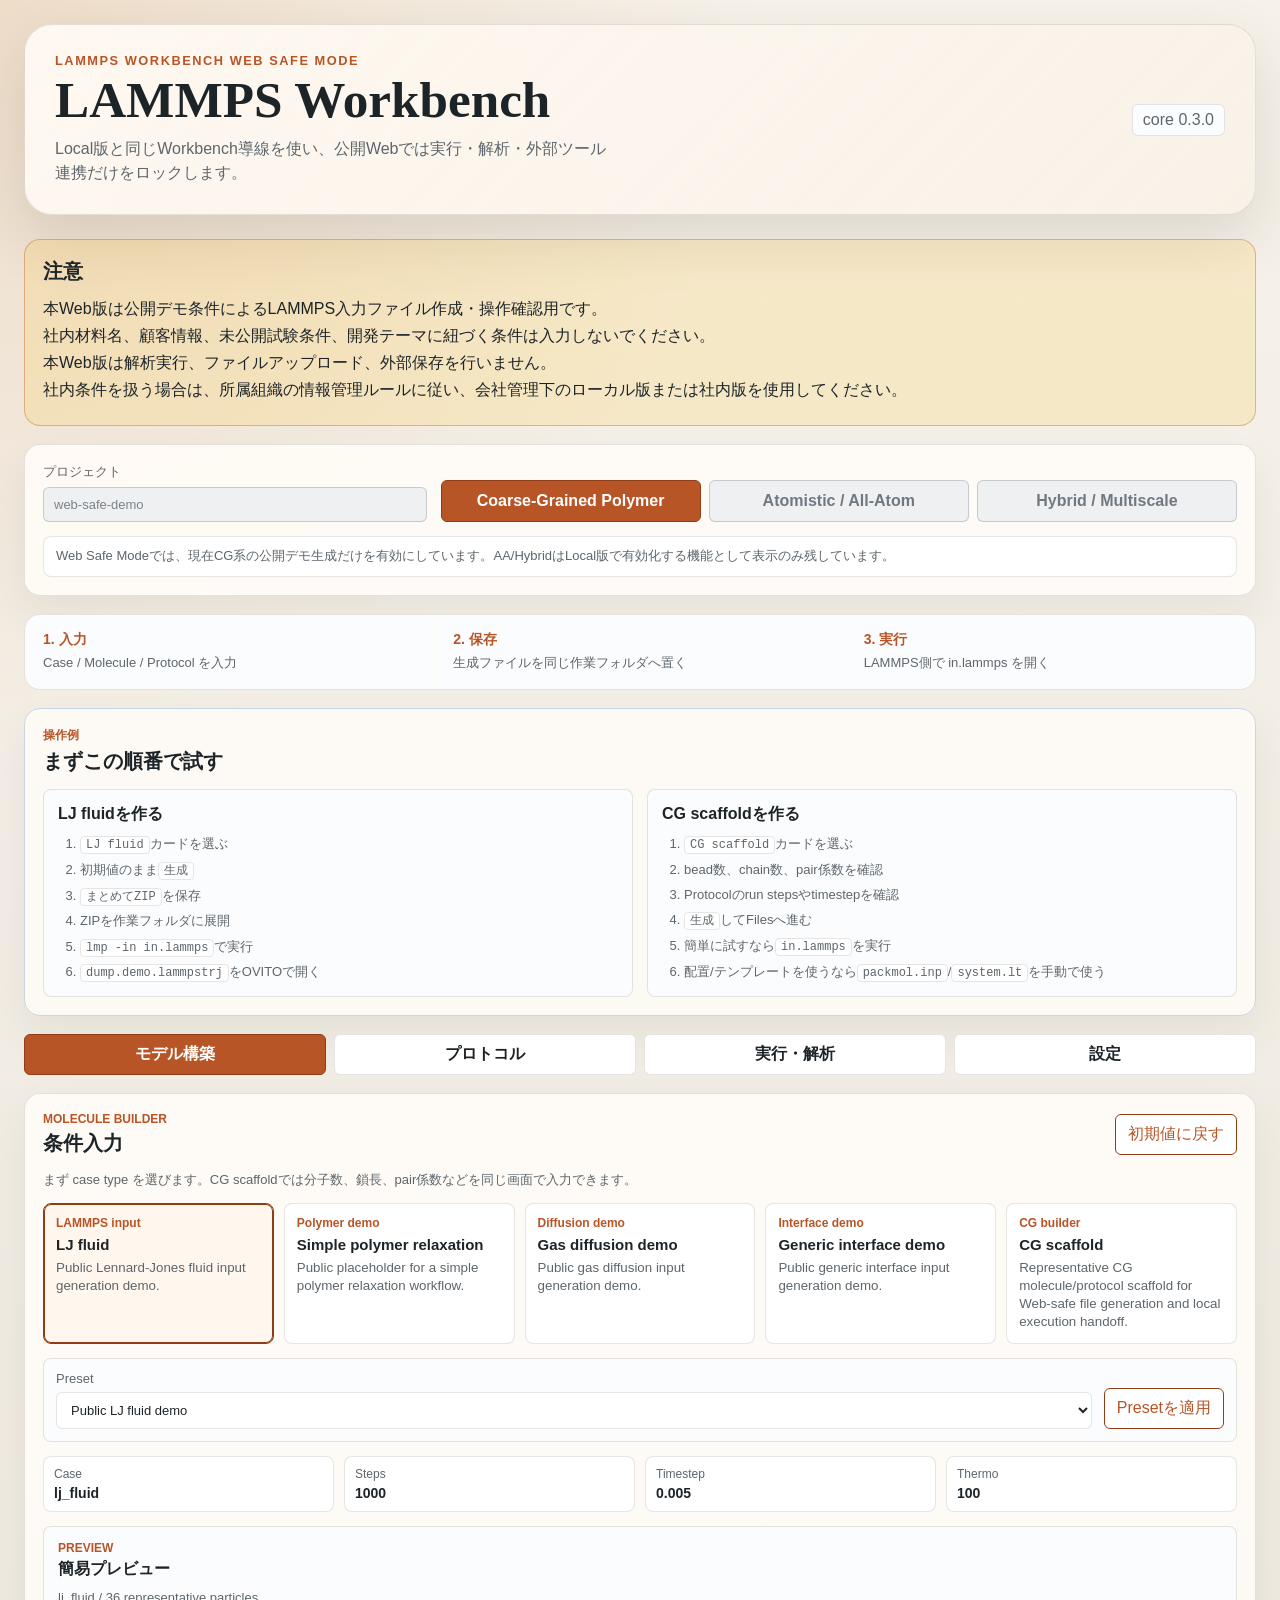
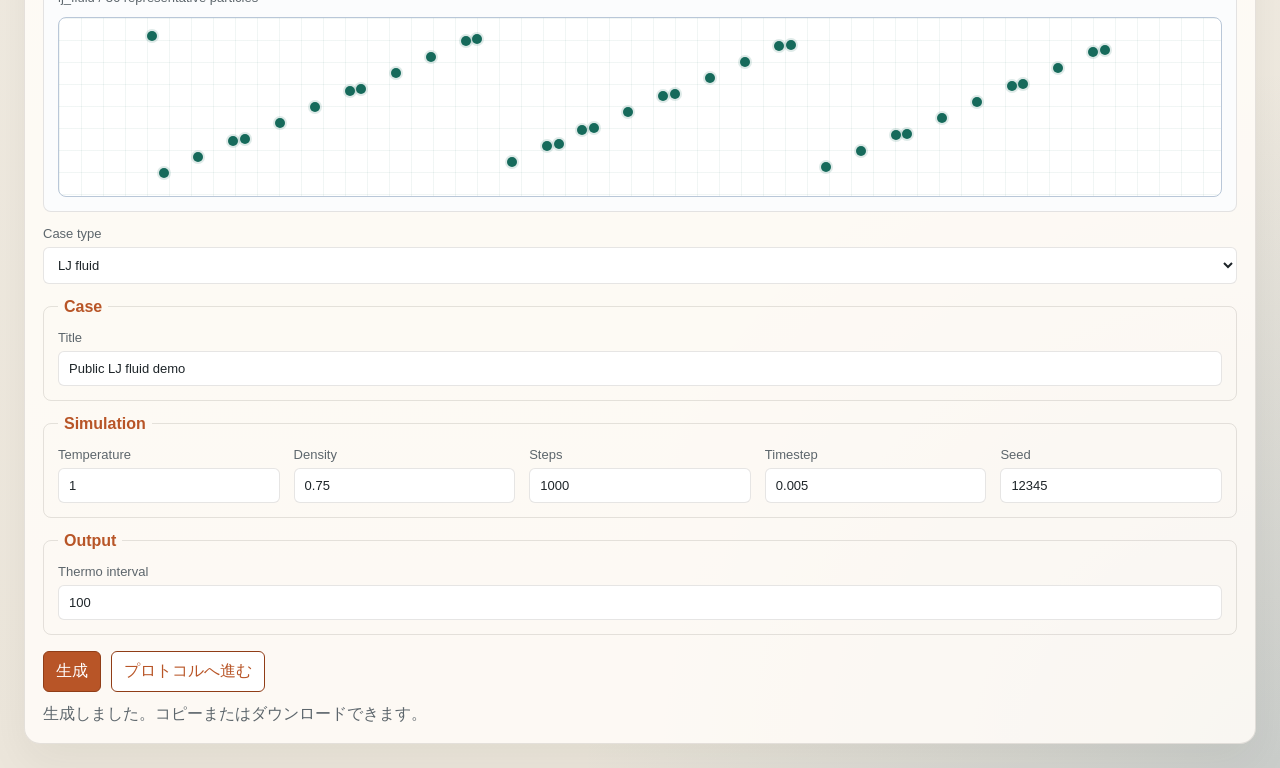
==== commit d379864d: "Add Web Safe workspace mode selector" ====
--- a/apps/web/index.html
+++ b/apps/web/index.html
@@ -24,6 +24,23 @@
       <p>社内材料名、顧客情報、未公開試験条件、開発テーマに紐づく条件は入力しないでください。</p>
       <p>本Web版は解析実行、ファイルアップロード、外部保存を行いません。</p>
       <p>社内条件を扱う場合は、所属組織の情報管理ルールに従い、会社管理下のローカル版または社内版を使用してください。</p>
+    </section>
+
+    <section class="panel workflow-dashboard">
+      <div class="workflow-top">
+        <label class="project-inline">
+          <span>プロジェクト</span>
+          <input type="text" value="web-safe-demo" disabled>
+        </label>
+        <div class="mode-toggle" role="tablist" aria-label="Project workspace selector">
+          <button type="button" class="mode-button is-active" data-workspace-mode="cg">Coarse-Grained Polymer</button>
+          <button type="button" class="mode-button is-locked" data-workspace-mode="aa" aria-disabled="true">Atomistic / All-Atom</button>
+          <button type="button" class="mode-button is-locked" data-workspace-mode="hybrid" aria-disabled="true">Hybrid / Multiscale</button>
+        </div>
+      </div>
+      <div id="workspaceModeNotice" class="workspace-mode-notice" aria-live="polite">
+        Web Safe Modeでは、現在CG系の公開デモ生成だけを有効にしています。AA/HybridはLocal版で有効化する機能として表示のみ残しています。
+      </div>
     </section>
 
     <section class="mode-strip" aria-label="Web Safe Mode workflow">
--- a/apps/web/styles.css
+++ b/apps/web/styles.css
@@ -120,6 +120,58 @@
   display: grid;
   grid-template-columns: repeat(4, minmax(0, 1fr));
   gap: 8px;
+}
+
+.workflow-dashboard {
+  display: grid;
+  gap: 14px;
+}
+
+.workflow-top {
+  display: grid;
+  grid-template-columns: minmax(220px, 0.65fr) minmax(0, 1.35fr);
+  gap: 14px;
+  align-items: end;
+}
+
+.project-inline {
+  margin: 0;
+}
+
+.mode-toggle {
+  display: grid;
+  grid-template-columns: repeat(3, minmax(0, 1fr));
+  gap: 8px;
+}
+
+.mode-button {
+  min-height: 42px;
+  border-color: var(--line);
+  background: #ffffff;
+  color: var(--text);
+  font-weight: 800;
+}
+
+.mode-button.is-active {
+  border-color: var(--accent-strong);
+  background: var(--accent);
+  color: #ffffff;
+}
+
+.mode-button.is-locked {
+  border-color: rgba(93, 102, 108, 0.28);
+  background: #eef0f2;
+  color: #707980;
+}
+
+.workspace-mode-notice {
+  border: 1px solid var(--line);
+  border-radius: 8px;
+  padding: 10px 12px;
+  background: #ffffff;
+  color: var(--muted);
+  font-size: 13px;
+  line-height: 1.45;
 }
 
 .tab-button {
@@ -871,6 +923,8 @@
   .workspace,
   .mode-strip,
   .workbench-tabs,
+  .workflow-top,
+  .mode-toggle,
   .command-card,
   .preset-bar,
   .folder-tree div {
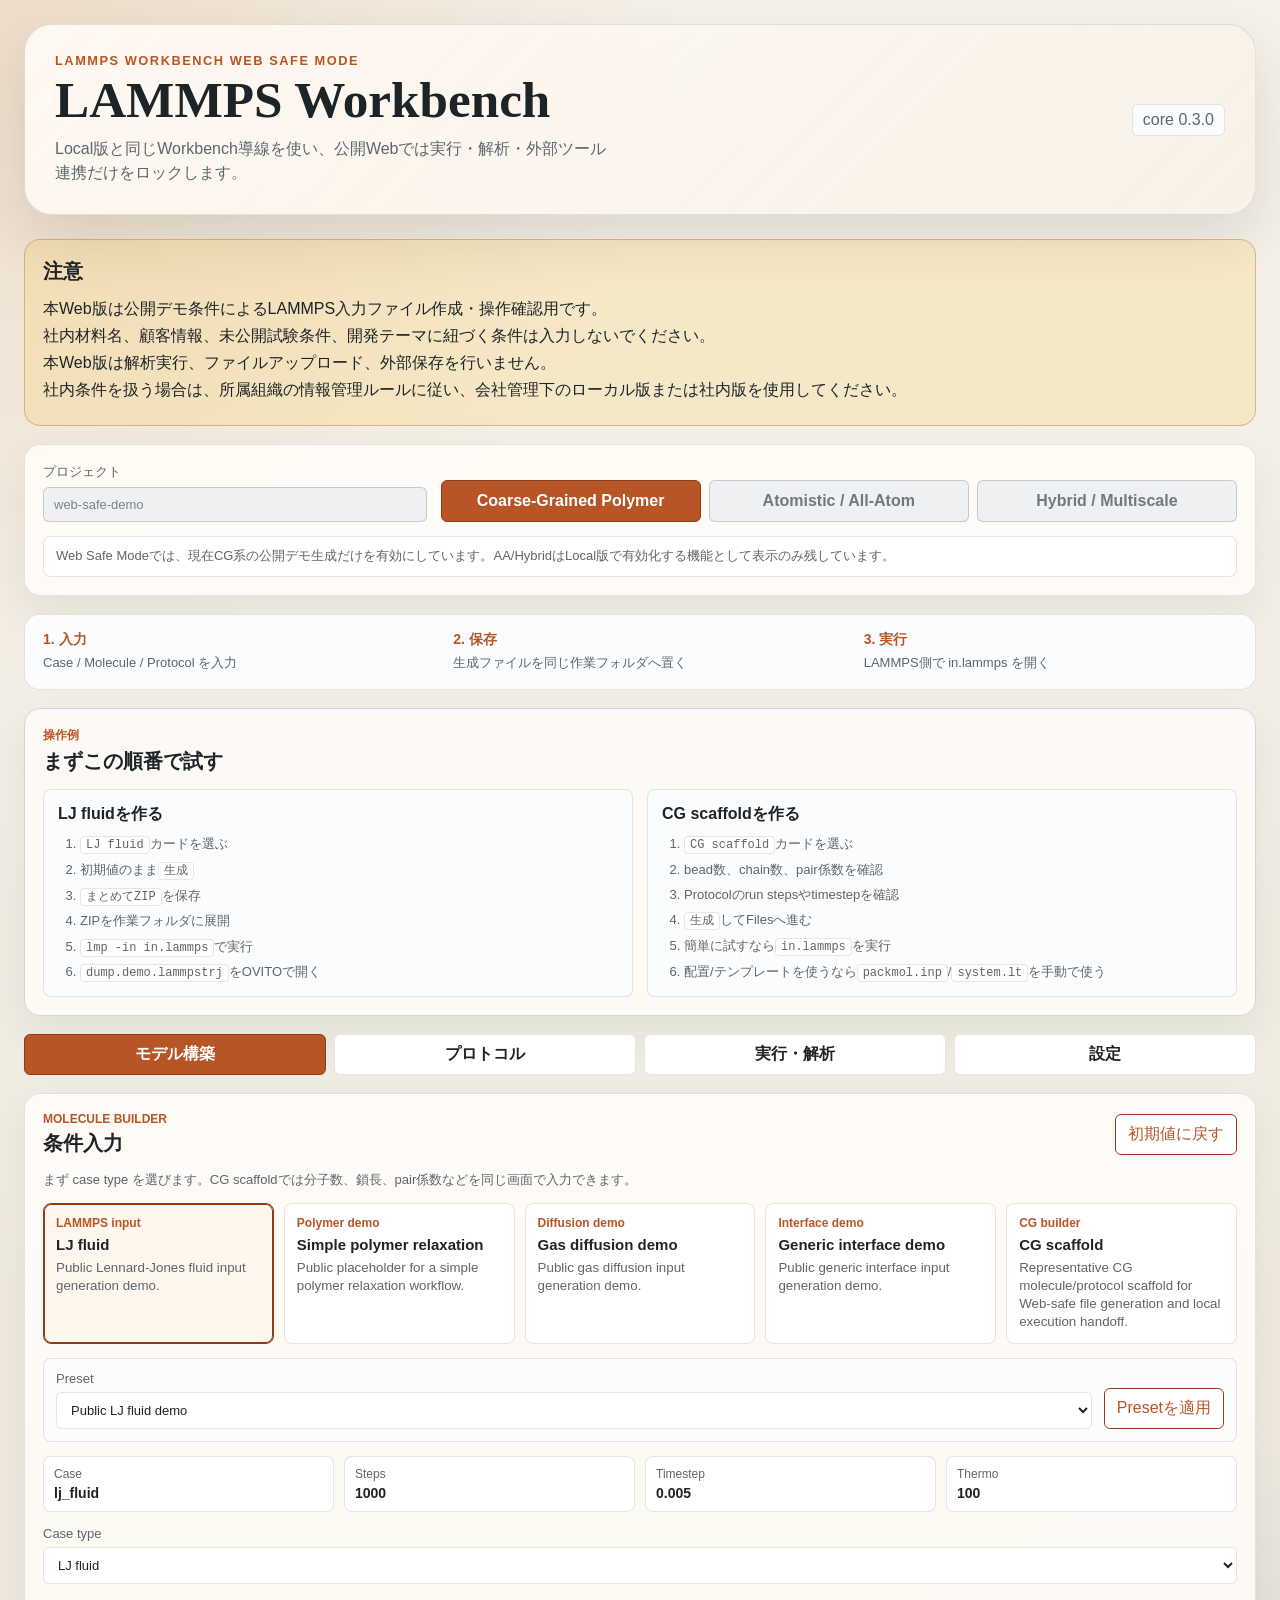
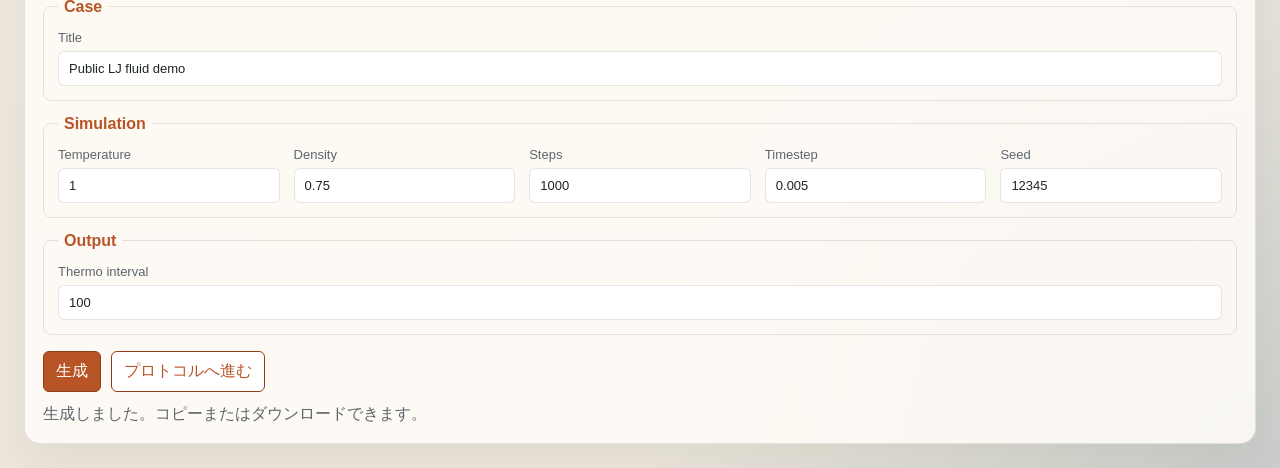
==== commit ea0b45bc: "Remove Web Safe simple preview" ====
--- a/apps/web/index.html
+++ b/apps/web/index.html
@@ -108,15 +108,6 @@
           <button id="applyPresetButton" type="button" class="secondary-button">Presetを適用</button>
         </div>
         <div id="caseSummary" class="summary-grid" aria-live="polite"></div>
-        <section class="preview-panel" aria-label="Molecule preview">
-          <div class="panel-head compact-head">
-            <div>
-              <p class="section-kicker">Preview</p>
-              <h2>簡易プレビュー</h2>
-            </div>
-          </div>
-          <div id="moleculePreview" class="molecule-preview" aria-live="polite"></div>
-        </section>
         <div id="caseForm" class="form-grid"></div>
         <div class="actions">
           <button id="generateButton" type="button">生成</button>
@@ -252,12 +243,12 @@
         </div>
         <p class="helper-text">Web版はLocal版の機能制限版です。実行・解析系の操作は見える状態にしていますが、公開Webではクリックできません。</p>
         <div class="locked-action-grid">
-          <button type="button" disabled>LAMMPS 構文チェック</button>
-          <button type="button" disabled>LAMMPS を実行</button>
-          <button type="button" disabled>PACKMOL を実行</button>
-          <button type="button" disabled>Moltemplate を実行</button>
-          <button type="button" disabled>log.lammps を解析</button>
-          <button type="button" disabled>OVITOでdumpを開く</button>
+          <button type="button" data-capability="lammpsRun">LAMMPS 構文チェック</button>
+          <button type="button" data-capability="lammpsRun">LAMMPS を実行</button>
+          <button type="button" data-capability="packmolRun">PACKMOL を実行</button>
+          <button type="button" data-capability="moltemplateRun">Moltemplate を実行</button>
+          <button type="button" data-capability="resultAnalysis">log.lammps を解析</button>
+          <button type="button" data-capability="ovitoLaunch">OVITOでdumpを開く</button>
         </div>
         <div class="locked-note">
           <strong>Local版で有効になるもの</strong>
@@ -280,12 +271,12 @@
         </div>
         <p class="helper-text">Web版ではローカルPCの実行ファイルや保存先を読み書きしません。設定欄はLocal版で有効になる項目として表示だけ残します。</p>
         <div class="settings-lock-grid">
-          <label><span>Windows LAMMPS</span><input type="text" value="Local版で設定" disabled></label>
-          <label><span>PACKMOL</span><input type="text" value="Local版で設定" disabled></label>
-          <label><span>Moltemplate</span><input type="text" value="Local版で設定" disabled></label>
-          <label><span>Python</span><input type="text" value="Local版で設定" disabled></label>
-          <label><span>OVITO</span><input type="text" value="Local版で設定" disabled></label>
-          <label><span>Project保存先</span><input type="text" value="Web版では保存しません" disabled></label>
+          <label><span>Windows LAMMPS</span><input type="text" value="Local版で設定" data-capability="lammpsRun"></label>
+          <label><span>PACKMOL</span><input type="text" value="Local版で設定" data-capability="packmolRun"></label>
+          <label><span>Moltemplate</span><input type="text" value="Local版で設定" data-capability="moltemplateRun"></label>
+          <label><span>Python</span><input type="text" value="Local版で設定" data-capability="pythonRun"></label>
+          <label><span>OVITO</span><input type="text" value="Local版で設定" data-capability="ovitoLaunch"></label>
+          <label><span>Project保存先</span><input type="text" value="Web版では保存しません" data-capability="projectIo"></label>
         </div>
       </section>
     </section>
@@ -294,6 +285,7 @@
   <script src="../../core/caseDefinitions.js"></script>
   <script src="../../core/lammpsCase.js"></script>
   <script src="../../shared/ui/workbenchUi.js"></script>
+  <script src="../../shared/ui/workbenchCapabilities.js"></script>
   <script src="./webSafeApp.js"></script>
 </body>
 </html>
--- a/apps/web/styles.css
+++ b/apps/web/styles.css
@@ -646,82 +646,6 @@
   font-size: 14px;
 }
 
-.preview-panel {
-  border: 1px solid var(--line);
-  border-radius: 8px;
-  margin-bottom: 14px;
-  padding: 14px;
-  background: #fbfcfd;
-}
-
-.compact-head {
-  margin-bottom: 10px;
-}
-
-.compact-head h2 {
-  font-size: 16px;
-}
-
-.molecule-preview {
-  display: grid;
-  gap: 12px;
-}
-
-.preview-caption {
-  color: var(--muted);
-  font-size: 13px;
-}
-
-.chain-preview {
-  display: grid;
-  gap: 8px;
-}
-
-.chain-row {
-  display: flex;
-  align-items: center;
-  min-height: 18px;
-  overflow: hidden;
-}
-
-.bead-dot {
-  display: inline-block;
-  width: 14px;
-  height: 14px;
-  margin-right: 5px;
-  border: 1px solid #0e5d50;
-  border-radius: 50%;
-  background: #37a188;
-}
-
-.preview-more,
-.preview-more-line {
-  color: var(--muted);
-  font-size: 12px;
-}
-
-.particle-box {
-  position: relative;
-  height: 180px;
-  border: 1px solid #b9c7d8;
-  border-radius: 8px;
-  background:
-    linear-gradient(90deg, rgba(15, 93, 80, 0.06) 1px, transparent 1px),
-    linear-gradient(rgba(15, 93, 80, 0.06) 1px, transparent 1px),
-    #ffffff;
-  background-size: 22px 22px;
-}
-
-.particle-dot {
-  position: absolute;
-  width: 10px;
-  height: 10px;
-  transform: translate(-50%, -50%);
-  border-radius: 50%;
-  background: #166a5b;
-  box-shadow: 0 0 0 2px rgba(22, 106, 91, 0.14);
-}
-
 fieldset {
   border: 1px solid var(--line);
   border-radius: 8px;
@@ -788,6 +712,10 @@
   background: #eef0f2;
   color: #7a838a;
   cursor: not-allowed;
+}
+
+.is-capability-locked {
+  opacity: 0.66;
 }
 
 .secondary-button,
